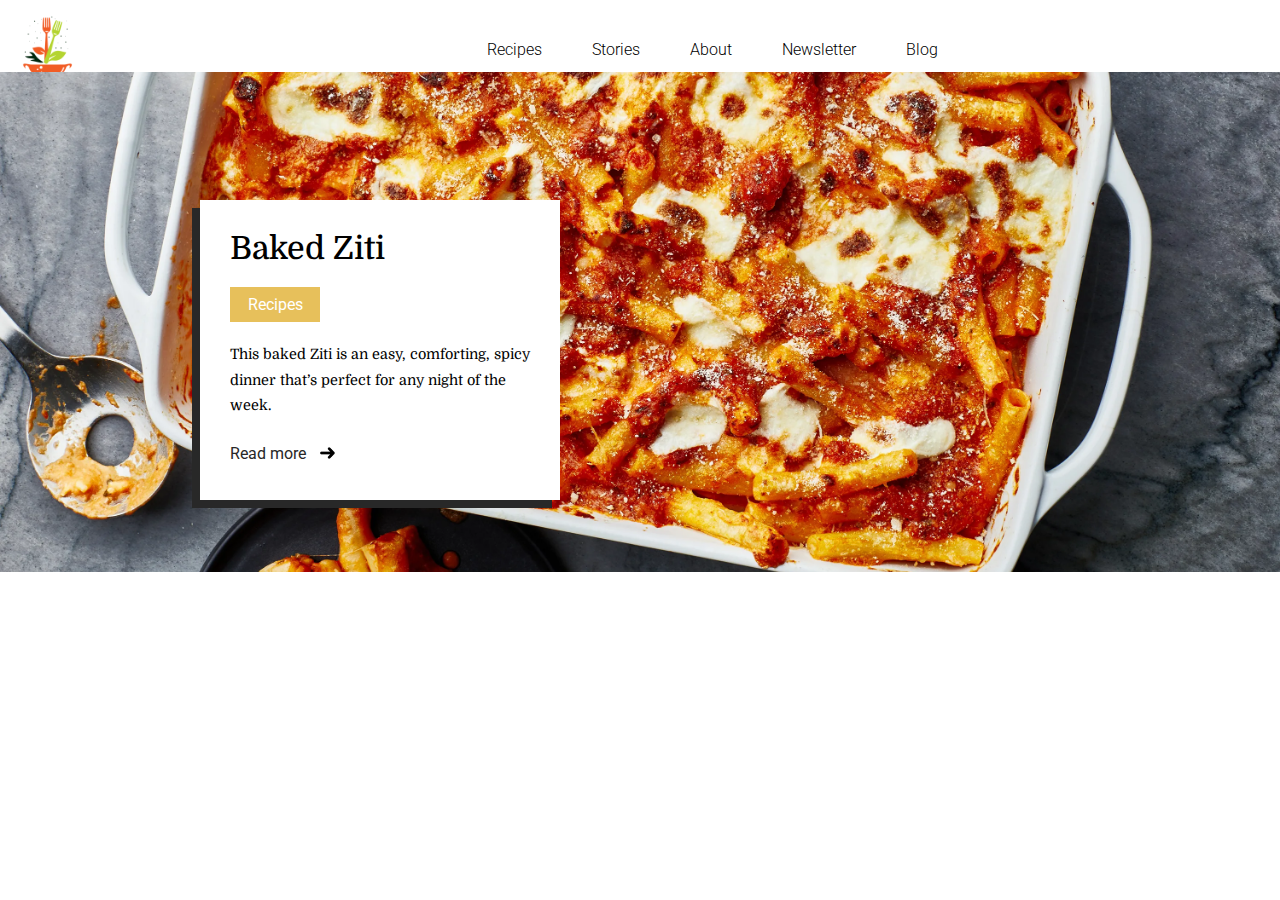
==== index.html @ 44902d3b "Added New Image to img Directory, Styled & Animated Feature Recipe Text, & Adjusted html Structure o" ====
<!DOCTYPE html>
<html lang="en">
<!--HEAD-->
    <head>
        <meta charset="UTF-8">
        <meta name="viewport" content="width=device-width, initial-scale=1.0">
        <link rel="stylesheet" href="./css/styles.css">
        <link rel="preconnect" href="https://fonts.googleapis.com">
        <link rel="preconnect" href="https://fonts.gstatic.com" crossorigin>
        <link href="https://fonts.googleapis.com/css2?family=Roboto:wght@300;400;500;700&display=swap" rel="stylesheet">
        <link href="https://fonts.googleapis.com/css2?family=Domine:wght@400;500;700&display=swap" rel="stylesheet"> 
        <title>Odin Recipes</title>
    </head>
<!--END HEAD-->

<!--HEADER NAV-->
<header>
    <nav class="navbar">
        <div class="logo">
            <a href="./index.html" rel="noopener noreferrer">
                <img src="./img/site-logo.png" alt="a smiling chef crossing his arms" width="75" height="75">
            </a>
        </div>
        <ul class="nav-items">
            <li>Recipes</li>
            <li>Stories</li>
            <li>About</li>
            <li>Newsletter</li>
            <li>Blog</li>
        </ul>
    </nav>
</header>
<!--END HEADER NAV-->

<!--BODY-->
    <body>
        <section class="hero">
            <a href="./recipes/baked-ziti.html" rel="noopener noreferrer">
                <img src="./img/baked-ziti-1.jpg" alt="an image of a tray of baked ziti" class="hero-img">
            </a>
                <div class="recipe-title-box">
                    <ul>
                        <li>Baked Ziti</li>
                        <li>Recipes</li>
                        <li>This baked Ziti is an easy, comforting, spicy dinner that’s perfect for any night of the week.</li>
                        <li>
                            <a href="./recipes/baked-ziti.html" rel="noopener noreferrer">Read more</a>
                            <img src="./img/arrow-icon.png" alt="image of an arrow pointing right" class="hero-arrow" width="15">   
                        </li>
                    </ul>
                </div>
        </section>
    </body>
<!--END BODY-->
</html>
---- css/styles.css ----
/* DEFAULT RESET */
*, *::before, *::after {
    margin: 0;
    padding: 0;
    box-sizing: border-box;
}
/* DEFAULT RESET */

/* ROOT VARIABLES */
:root {
    --main-white: #fff;
    --main-gray: #282828;
    --tag-color: #e7c05b;
}
/* END ROOT VARIABLES */

html {
    background-color: var(--main-white);
}

/* NAV & HERO */
header {
    height: 8vh;
    background-color: var(--main-white);
}

.navbar {
    display: flex;
    justify-content: center;
    align-items: center;
}

.logo {
    padding: 10px;
}

.nav-items {
    list-style: none;
    display: flex;
    justify-content: center;
    align-items: center;
    width: 100vw;
}

.nav-items li {
    padding-left: 50px;
    font-family: 'Roboto', sans-serif;
    font-weight: 300;
}

.hero a {
    color: var(--main-gray);
}

.recipe-title-box {
    background-color: var(--main-white);
    position: absolute;
    width: 360px;
    height: 300px;
    top: 200px;
    left: 200px;
    box-shadow: -8px 8px 0 0 rgba(40, 40, 40, 1);
}

.recipe-title-box ul {
    padding: 30px;
    list-style: none;
}

.recipe-title-box ul li:nth-of-type(1) {
    font-family: 'Domine', serif;
    font-size: 2rem;
    font-weight: 500;
}

.recipe-title-box ul li:nth-of-type(2) {
    background-color: var(--tag-color);
    padding: 8px;
    width: 30%;
    font-family: 'Roboto', sans-serif;
    font-weight: 400;
    color: var(--main-white);
    text-align: center;
    margin: 20px 0 20px 0;
    transition: background 0.3s ease-out;
}

.recipe-title-box ul li:nth-of-type(2):hover {
    cursor: pointer;
    background-color: var(--main-gray);
}

.recipe-title-box ul li:nth-of-type(3) {
    font-family: 'Domine', serif;
    font-weight: 400;
    font-size: 0.9rem;
    margin-bottom: 25px;
    line-height: 1.6rem;
}

.recipe-title-box ul li:nth-of-type(4) {
    max-width: 105px;
}

.recipe-title-box ul li:nth-of-type(4)::after {
    content: '';
    display: block;
    width: 0;
    height: 2px;
    background: var(--main-gray);
    transition: width .3s;
}

.recipe-title-box ul li:nth-of-type(4):hover::after {
    width: 100%;
    transition: width .3s;
}

.recipe-title-box a {
    text-decoration: none;
    font-family: 'Roboto', sans-serif;
    font-weight: 400;
}

.hero-arrow {
    position: absolute;
    left: 120px;
    top: 247px;
}

.hero-img {
    width: 100%;
    height: 500px;
    object-fit: cover;
    object-position: 50% 75%;
}
/* END NAV & HERO */
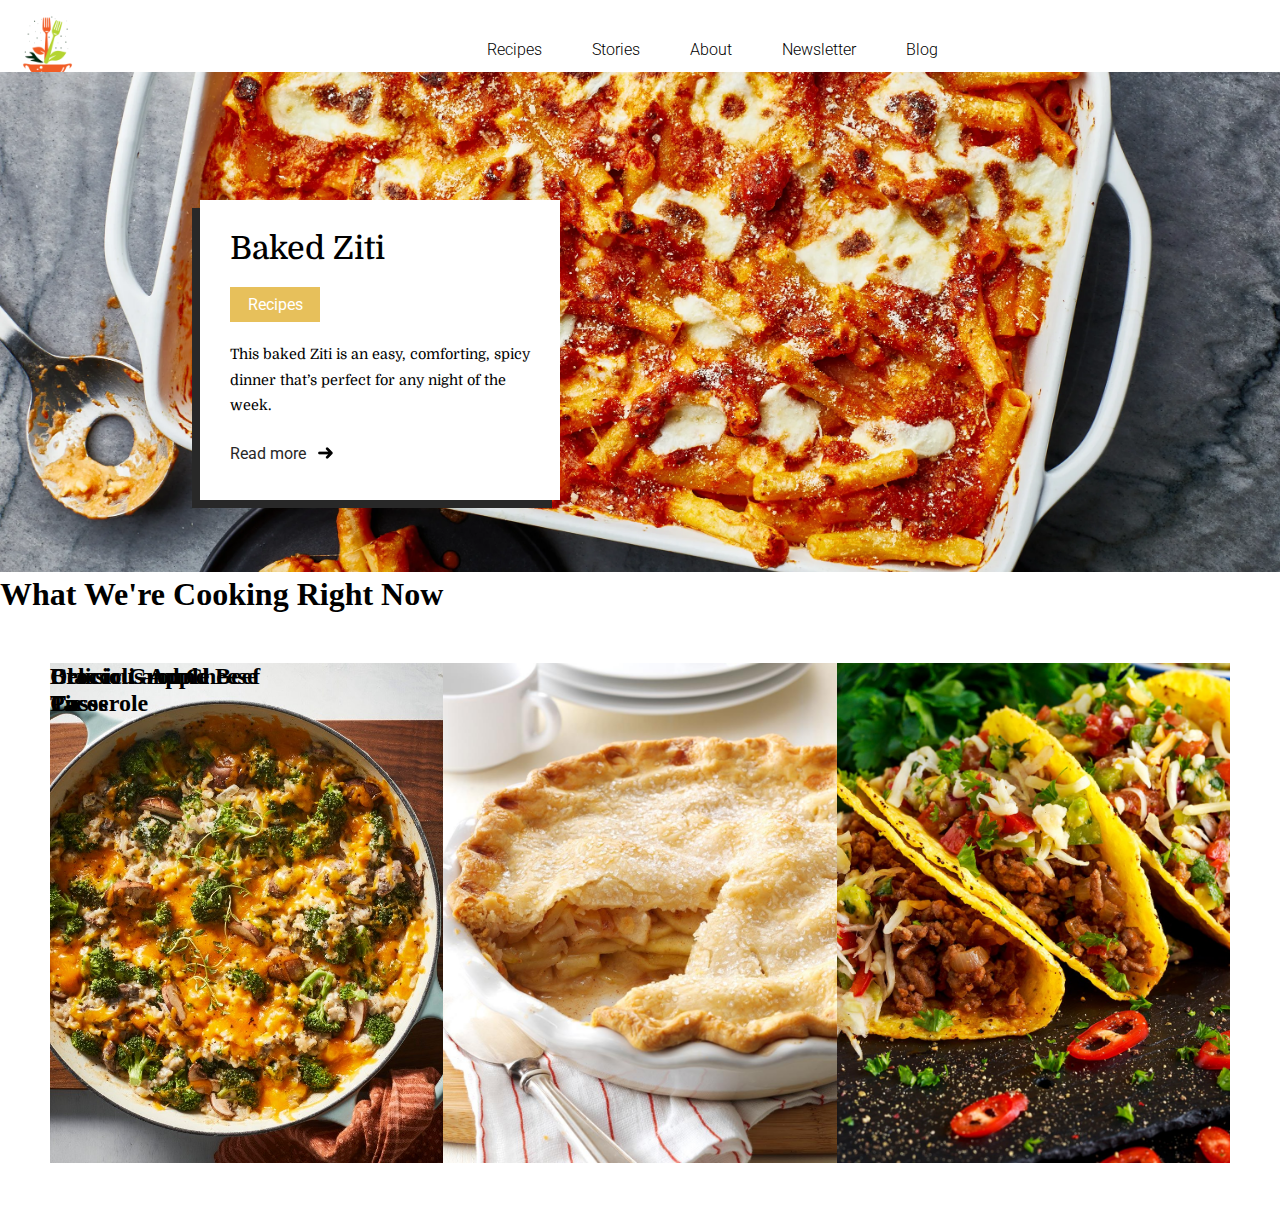
==== commit 86aeddeb: "Added New Images to img Directory for Recipe Grid Section, Added Recipe Grid Html, Added Initial CSS" ====
--- a/index.html
+++ b/index.html
@@ -34,6 +34,7 @@
 
 <!--BODY-->
     <body>
+        <!--BEGIN HERO-->
         <section class="hero">
             <a href="./recipes/baked-ziti.html" rel="noopener noreferrer">
                 <img src="./img/baked-ziti-1.jpg" alt="an image of a tray of baked ziti" class="hero-img">
@@ -45,11 +46,23 @@
                         <li>This baked Ziti is an easy, comforting, spicy dinner that’s perfect for any night of the week.</li>
                         <li>
                             <a href="./recipes/baked-ziti.html" rel="noopener noreferrer">Read more</a>
-                            <img src="./img/arrow-icon.png" alt="image of an arrow pointing right" class="hero-arrow" width="15">   
+                            <img src="./img/arrow-icon.png" alt="image of an arrow pointing right" class="hero-arrow">   
                         </li>
                     </ul>
                 </div>
         </section>
+        <!--END HERO-->
+        <section class="recipes">
+            <h1 class="section-header">What We're Cooking Right Now</h1>
+            <div class="recipe-grid">
+                <img src="./img/casserole-1.jpg" alt="image of a broccoli and cheese casserole" class="recipe-tile">
+                <h2 class="recipe-grid-title">Broccoli and Cheese<br /> Casserole</h2>
+                <img src="./img/apple-pie-1.jpg" alt="image of a baked apple pie" class="recipe-tile">
+                <h2 class="recipe-grid-title">Delicious Apple<br />Pie</h2>
+                <img src="./img/tacos-1.jpg" alt="image of four ground beef tacos" class="recipe-tile">
+                <h2 class="recipe-grid-title">Classic Ground Beef<br />Tacos</h2>
+            </div>
+        </section>
     </body>
 <!--END BODY-->
 </html>--- a/css/styles.css
+++ b/css/styles.css
@@ -100,6 +100,7 @@
 
 .recipe-title-box ul li:nth-of-type(4) {
     max-width: 105px;
+    font-family: 'Roboto', sans-serif;
 }
 
 .recipe-title-box ul li:nth-of-type(4)::after {
@@ -124,8 +125,9 @@
 
 .hero-arrow {
     position: absolute;
-    left: 120px;
+    left: 118px;
     top: 247px;
+    width: 15px;
 }
 
 .hero-img {
@@ -134,4 +136,21 @@
     object-fit: cover;
     object-position: 50% 75%;
 }
-/* END NAV & HERO */+/* END NAV & HERO */
+
+/*BEGIN RECIPE GRID */
+
+.recipe-grid {
+    display: flex;
+    padding: 50px;
+}
+
+.recipe-tile {
+    max-width: calc(100% / 3);
+    object-fit: cover;
+    height: 500px;
+}
+
+.recipe-grid-title {
+    position: absolute;
+}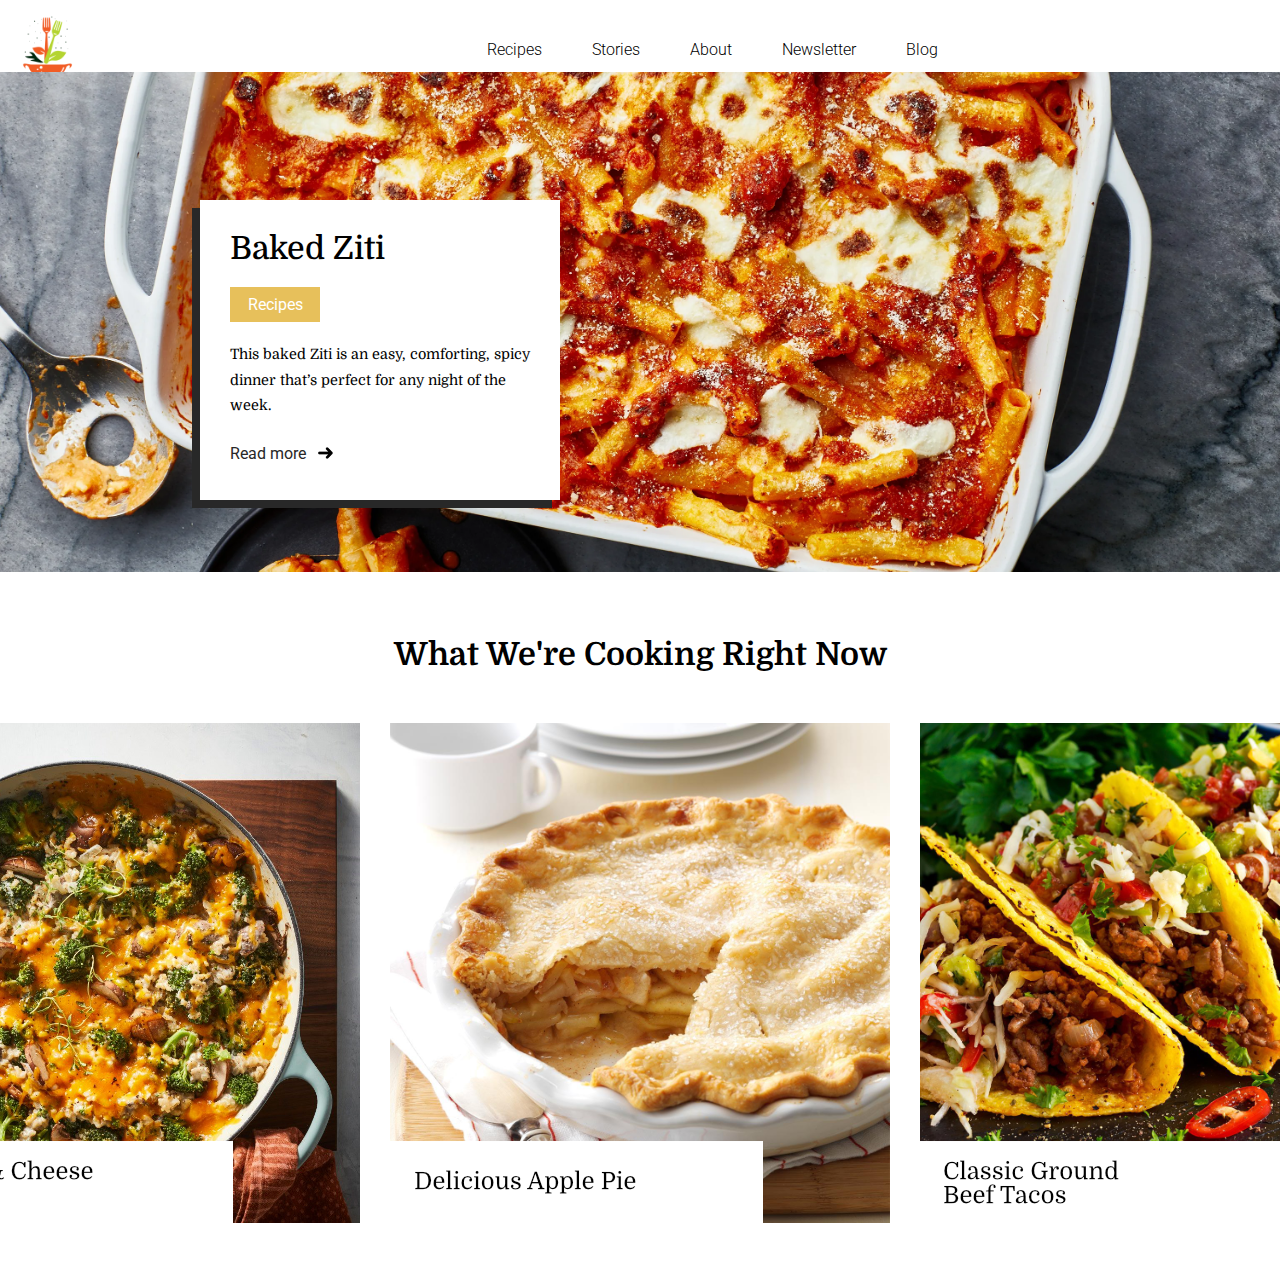
==== commit fdf76a9d: "Simplified Code in Recipe Section's Flexbox" ====
--- a/index.html
+++ b/index.html
@@ -55,12 +55,9 @@
         <section class="recipes">
             <h1 class="section-header">What We're Cooking Right Now</h1>
             <div class="recipe-grid">
-                <img src="./img/casserole-1.jpg" alt="image of a broccoli and cheese casserole" class="recipe-tile">
-                <h2 class="recipe-grid-title">Broccoli and Cheese<br /> Casserole</h2>
-                <img src="./img/apple-pie-1.jpg" alt="image of a baked apple pie" class="recipe-tile">
-                <h2 class="recipe-grid-title">Delicious Apple<br />Pie</h2>
-                <img src="./img/tacos-1.jpg" alt="image of four ground beef tacos" class="recipe-tile">
-                <h2 class="recipe-grid-title">Classic Ground Beef<br />Tacos</h2>
+                <img src="./img/casserole-1.png" alt="image of a broccoli and cheese casserole">
+                <img src="./img/apple-pie-1.png" alt="image of a baked apple pie" class="recipe-tile">
+                <img src="./img/tacos-2.png" alt="image of four ground beef tacos" class="recipe-tile" id="taco">
             </div>
         </section>
     </body>
--- a/css/styles.css
+++ b/css/styles.css
@@ -16,6 +16,7 @@
 
 html {
     background-color: var(--main-white);
+    overflow: hidden;
 }
 
 /* NAV & HERO */
@@ -143,14 +144,17 @@
 .recipe-grid {
     display: flex;
     padding: 50px;
+    justify-content: center;
+    gap: 30px;
 }
 
-.recipe-tile {
-    max-width: calc(100% / 3);
-    object-fit: cover;
-    height: 500px;
+.recipes {
+    margin-top: 60px;
 }
 
-.recipe-grid-title {
-    position: absolute;
+.section-header {
+    text-align: center;
+    font-family: 'Domine', serif;
+    font-weight: 700;
+    font-size: 2rem;
 }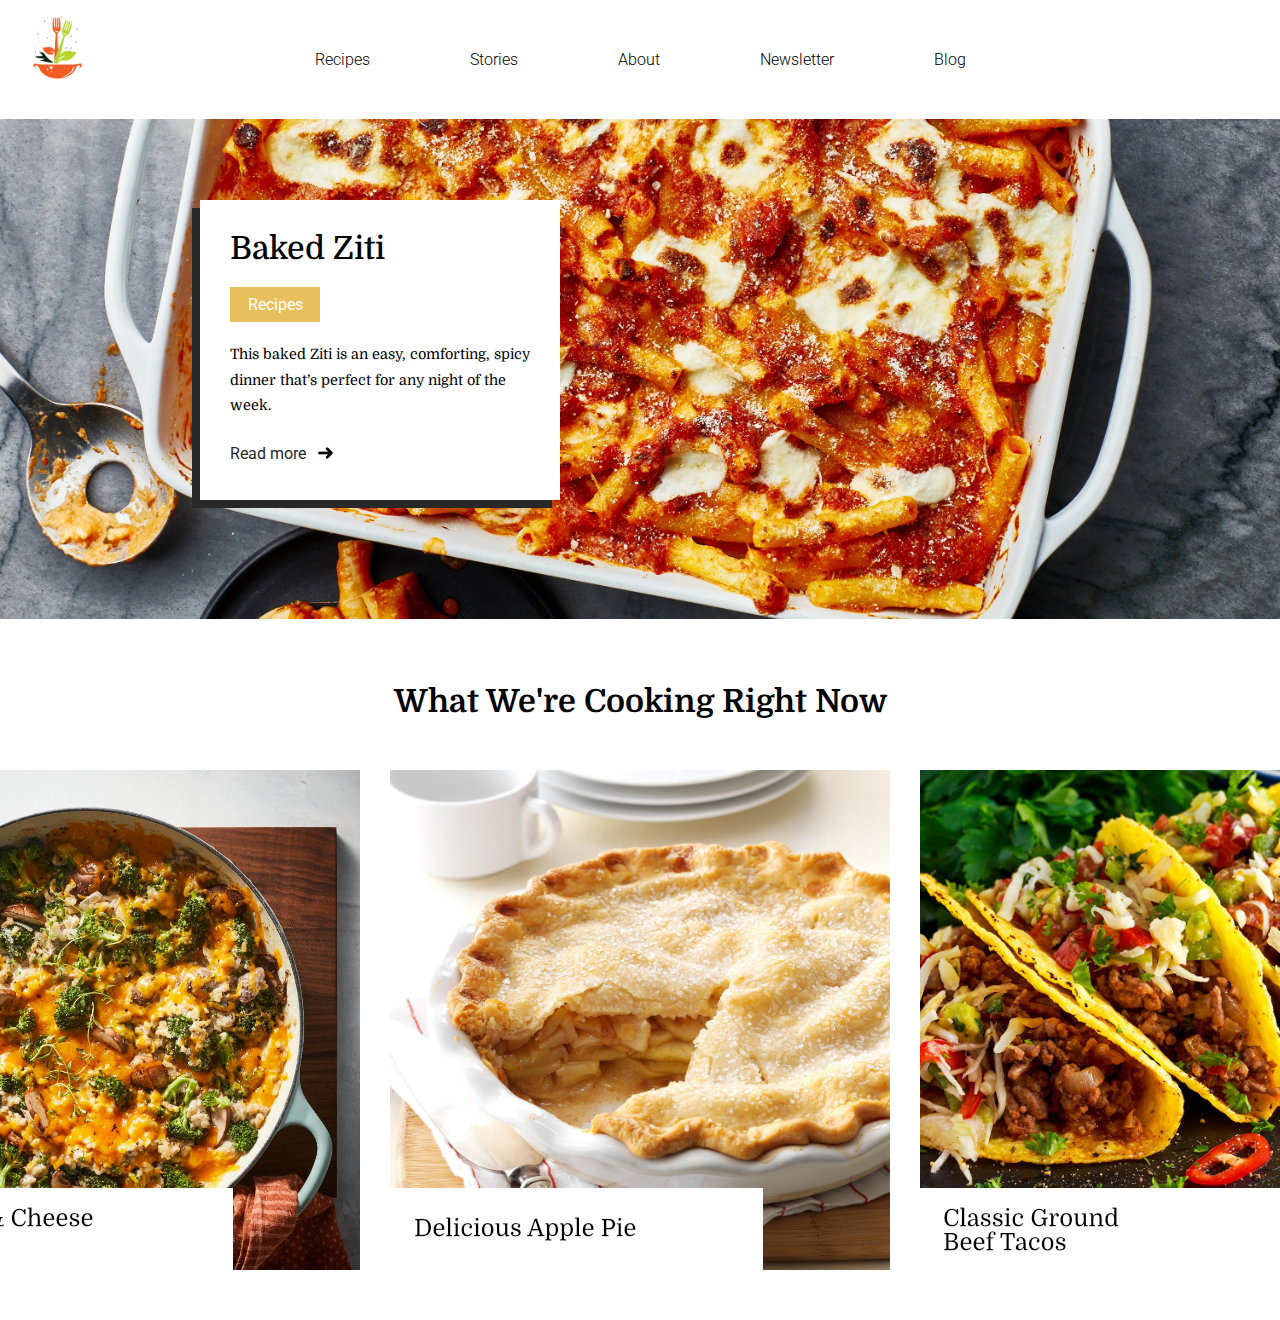
==== commit 623078af: "Updated Alt Text For Logo Image" ====
--- a/index.html
+++ b/index.html
@@ -18,7 +18,7 @@
     <nav class="navbar">
         <div class="logo">
             <a href="./index.html" rel="noopener noreferrer">
-                <img src="./img/site-logo.png" alt="a smiling chef crossing his arms" width="75" height="75">
+                <img src="./img/site-logo.png" alt="image of two orange and green forks above an orange bowl" width="75" height="75">
             </a>
         </div>
         <ul class="nav-items">
--- a/css/styles.css
+++ b/css/styles.css
@@ -11,18 +11,25 @@
     --main-white: #fff;
     --main-gray: #282828;
     --tag-color: #e7c05b;
+    --tag-color-green: #4e7b6c;
 }
 /* END ROOT VARIABLES */
 
 html {
     background-color: var(--main-white);
-    overflow: hidden;
-}
-
-/* NAV & HERO */
-header {
+}
+
+/* ==========================
+MAIN HEADER ELEMENT STYLES
+=========================== */
+
+/* NAV */
+.nav {
     height: 8vh;
     background-color: var(--main-white);
+    width: 100%;
+    position: fixed;
+    top: 0;
 }
 
 .navbar {
@@ -32,7 +39,11 @@
 }
 
 .logo {
-    padding: 10px;
+    padding-top: 10px;
+    padding-left: 20px;
+    position: absolute;
+    top: 0;
+    left: 0;
 }
 
 .nav-items {
@@ -40,15 +51,17 @@
     display: flex;
     justify-content: center;
     align-items: center;
-    width: 100vw;
 }
 
 .nav-items li {
-    padding-left: 50px;
+    padding: 50px;
     font-family: 'Roboto', sans-serif;
     font-weight: 300;
 }
 
+/* END NAV */
+
+/* BEGIN HOMEPAGE HERO */
 .hero a {
     color: var(--main-gray);
 }
@@ -137,9 +150,13 @@
     object-fit: cover;
     object-position: 50% 75%;
 }
-/* END NAV & HERO */
-
-/*BEGIN RECIPE GRID */
+/* END HOMEPAGE HERO */
+
+/* ==============
+BODY STYLES
+================= */
+
+/*BEGIN HOMEPAGE RECIPE GRID */
 
 .recipe-grid {
     display: flex;
@@ -157,4 +174,38 @@
     font-family: 'Domine', serif;
     font-weight: 700;
     font-size: 2rem;
+}
+
+/* END HOMEPAGE RECIPE GRID */
+
+/* =====================
+BEGIN RECIPE PAGE STYLES
+======================= */
+
+.recipe-header {
+    margin-top: 100px;
+}
+
+.recipe-header header {
+    display: flex;
+    flex-direction: column;
+    justify-content: center;
+    align-items: center;
+}
+
+.post-categories {
+    display: flex;
+    justify-content: center;
+    align-items: center;
+    list-style: none;
+}
+
+.category-tags {
+    padding: 20px;
+}
+
+.category-tags p {
+    color: var(--main-white);
+    background-color: var(--tag-color-green);
+    padding: 10px;
 }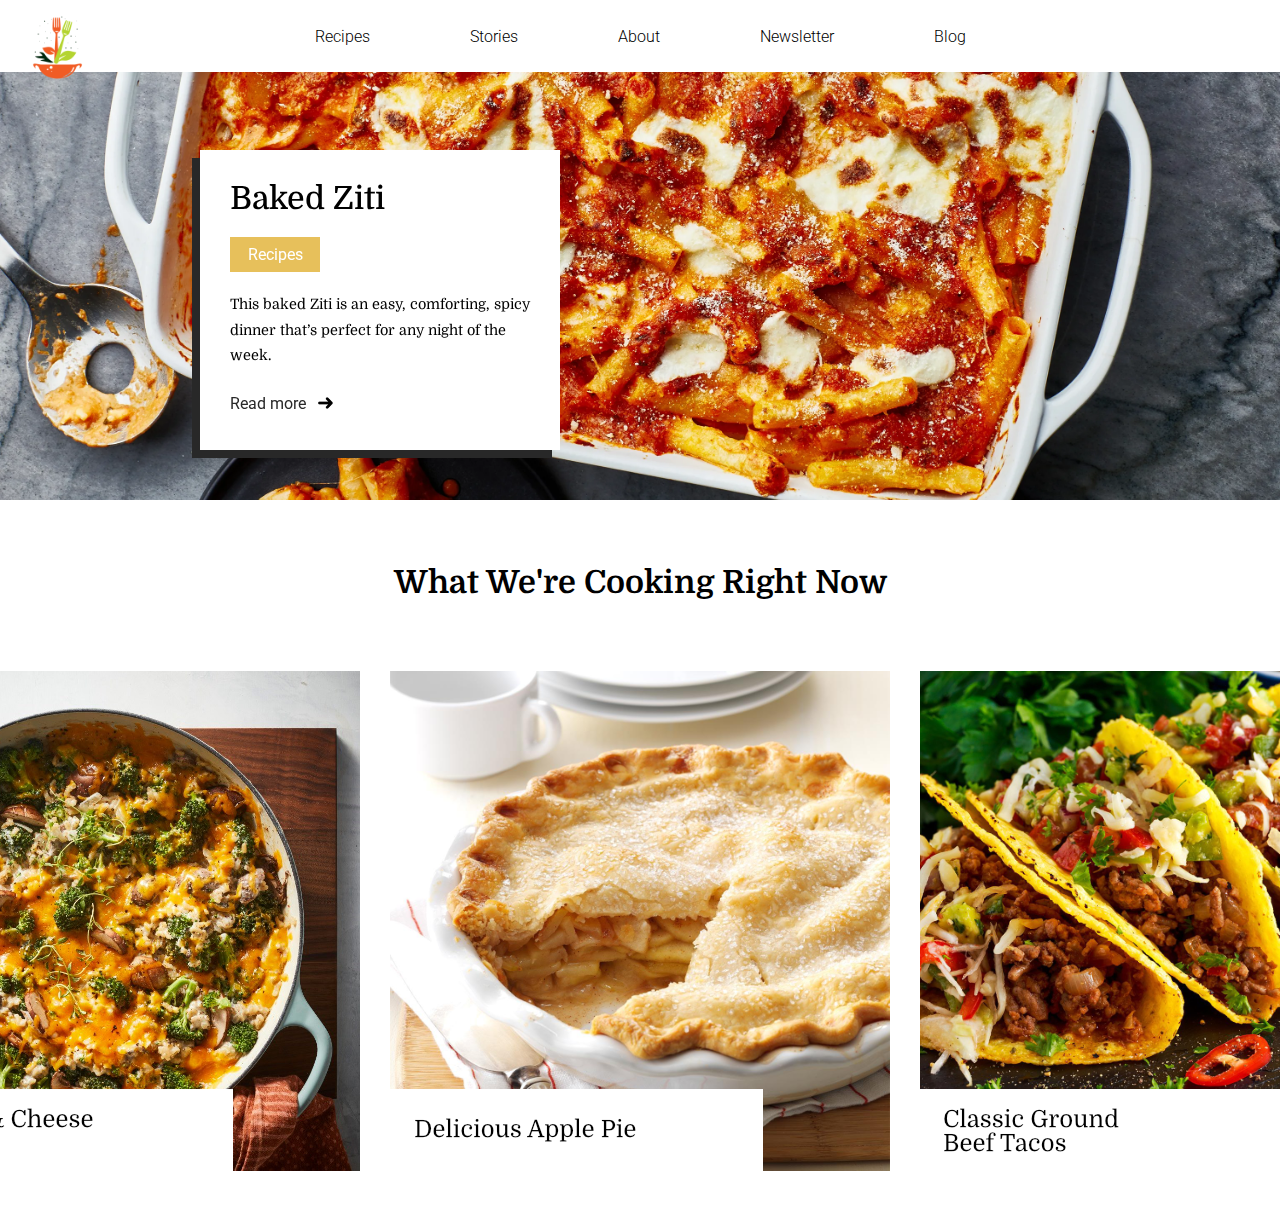
==== commit 007919c8: "Added Comment to ID Recipe Grid Section" ====
--- a/index.html
+++ b/index.html
@@ -52,6 +52,8 @@
                 </div>
         </section>
         <!--END HERO-->
+
+        <!--BEGIN RECIPE GRID-->
         <section class="recipes">
             <h1 class="section-header">What We're Cooking Right Now</h1>
             <div class="recipe-grid">
@@ -60,6 +62,7 @@
                 <img src="./img/tacos-2.png" alt="image of four ground beef tacos" class="recipe-tile" id="taco">
             </div>
         </section>
+        <!--END RECIPE GRID-->
     </body>
 <!--END BODY-->
 </html>--- a/css/styles.css
+++ b/css/styles.css
@@ -12,11 +12,13 @@
     --main-gray: #282828;
     --tag-color: #e7c05b;
     --tag-color-green: #4e7b6c;
+    --recipe-bkgd-color: #fafafa;
 }
 /* END ROOT VARIABLES */
 
 html {
     background-color: var(--main-white);
+    font-family: 'Domine', serif;
 }
 
 /* ==========================
@@ -24,18 +26,15 @@
 =========================== */
 
 /* NAV */
-.nav {
+.navbar {
+    display: flex;
+    justify-content: center;
+    align-items: center;
     height: 8vh;
     background-color: var(--main-white);
     width: 100%;
     position: fixed;
     top: 0;
-}
-
-.navbar {
-    display: flex;
-    justify-content: center;
-    align-items: center;
 }
 
 .logo {
@@ -71,7 +70,7 @@
     position: absolute;
     width: 360px;
     height: 300px;
-    top: 200px;
+    top: 150px;
     left: 200px;
     box-shadow: -8px 8px 0 0 rgba(40, 40, 40, 1);
 }
@@ -82,7 +81,6 @@
 }
 
 .recipe-title-box ul li:nth-of-type(1) {
-    font-family: 'Domine', serif;
     font-size: 2rem;
     font-weight: 500;
 }
@@ -105,7 +103,6 @@
 }
 
 .recipe-title-box ul li:nth-of-type(3) {
-    font-family: 'Domine', serif;
     font-weight: 400;
     font-size: 0.9rem;
     margin-bottom: 25px;
@@ -171,9 +168,9 @@
 
 .section-header {
     text-align: center;
-    font-family: 'Domine', serif;
     font-weight: 700;
     font-size: 2rem;
+    padding-bottom: 20px;
 }
 
 /* END HOMEPAGE RECIPE GRID */
@@ -182,11 +179,13 @@
 BEGIN RECIPE PAGE STYLES
 ======================= */
 
+/* HEADER STYLES */
+
 .recipe-header {
     margin-top: 100px;
 }
 
-.recipe-header header {
+.recipe-header {
     display: flex;
     flex-direction: column;
     justify-content: center;
@@ -198,14 +197,126 @@
     justify-content: center;
     align-items: center;
     list-style: none;
+    font-family: 'Roboto', sans-serif;
+    font-weight: 300;
 }
 
 .category-tags {
-    padding: 20px;
+    padding: 20px 5px 45px 5px;
 }
 
 .category-tags p {
     color: var(--main-white);
     background-color: var(--tag-color-green);
     padding: 10px;
-}+}
+
+.byline {
+    font-weight: 400;
+}
+
+.star-ratings {
+    padding-top: 10px;
+}
+
+.recipe-hero-img {
+    margin-top: 40px;
+}
+
+figcaption {
+    text-align: center;
+    margin-top: 10px;
+    font-weight: 400;
+    font-size: 0.7rem;
+    font-style: italic;
+}
+
+/* END HEADER STYLES */
+
+/* BEGIN RECIPE STYLES */
+
+.recipe-main-container {
+    border-style: solid;
+    border-width: 20px;
+    border-color: var(--recipe-bkgd-color);
+    margin: 120px auto 20px auto;
+    max-width: 820px;
+}
+
+.recipe-inner-container {
+    padding: 0 10px 10px 10px;
+    background-color: var(--recipe-bkgd-color);
+}
+
+.recipe h2 {
+    padding-bottom: 10px;
+}
+
+.recipe ul {
+    padding-left: 40px;
+    padding-bottom: 30px;
+}
+
+.recipe li {
+    line-height: 1.75rem;
+    padding-bottom: 10px;
+}
+
+.recipe ol {
+    padding-left: 40px;
+}
+
+/* END RECIPE STYLES */
+
+/* BEGIN COMMENT FORM STYLES */
+
+.comment-form-section {
+    margin: 60px auto;
+    max-width: 820px;
+}
+
+hr {
+    margin-bottom: 40px;
+}
+
+.comment-form-section h3 {
+    margin-bottom: 5px;
+}
+
+textarea {
+    width: 820px;
+    height: 200px;
+    margin: 20px auto;
+}
+
+#author {
+    margin-bottom: 20px;
+    height: 30px;
+    width: 300px;
+    border-radius: 3px;
+    border: 1px solid #ccc;
+    padding: 5px;
+}
+
+#email {
+    margin-bottom: 10px;
+    height: 30px;
+    width: 300px;
+    border-radius: 3px;
+    border: 1px solid #ccc;
+    padding: 5px;
+}
+
+#notify {
+    margin-right: 7px;
+}
+
+#submit {
+    margin-top: 20px;
+    border: 1px solid #ccc;
+    border-radius: 3px;
+    padding: 0.6em 1em 0.4em;
+    line-height: 1;
+}
+
+/* END COMMENT FORM STYLES */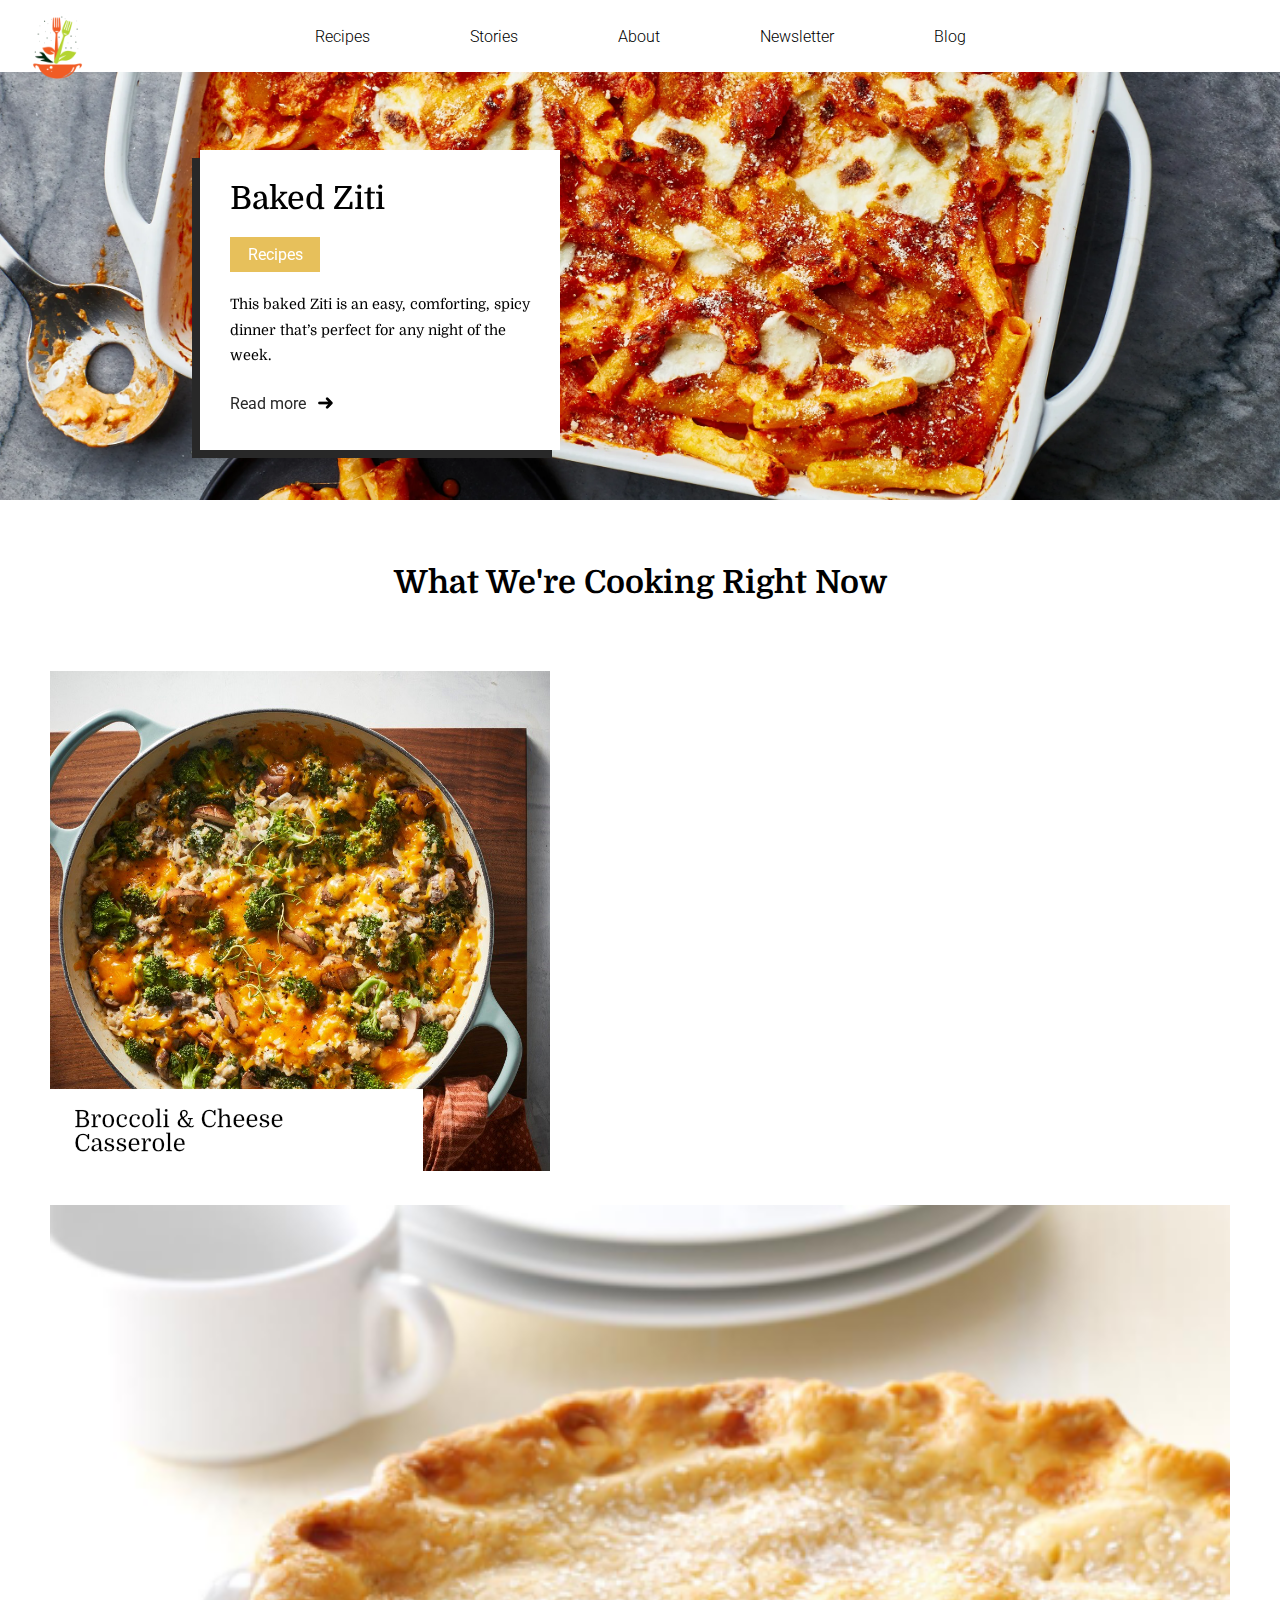
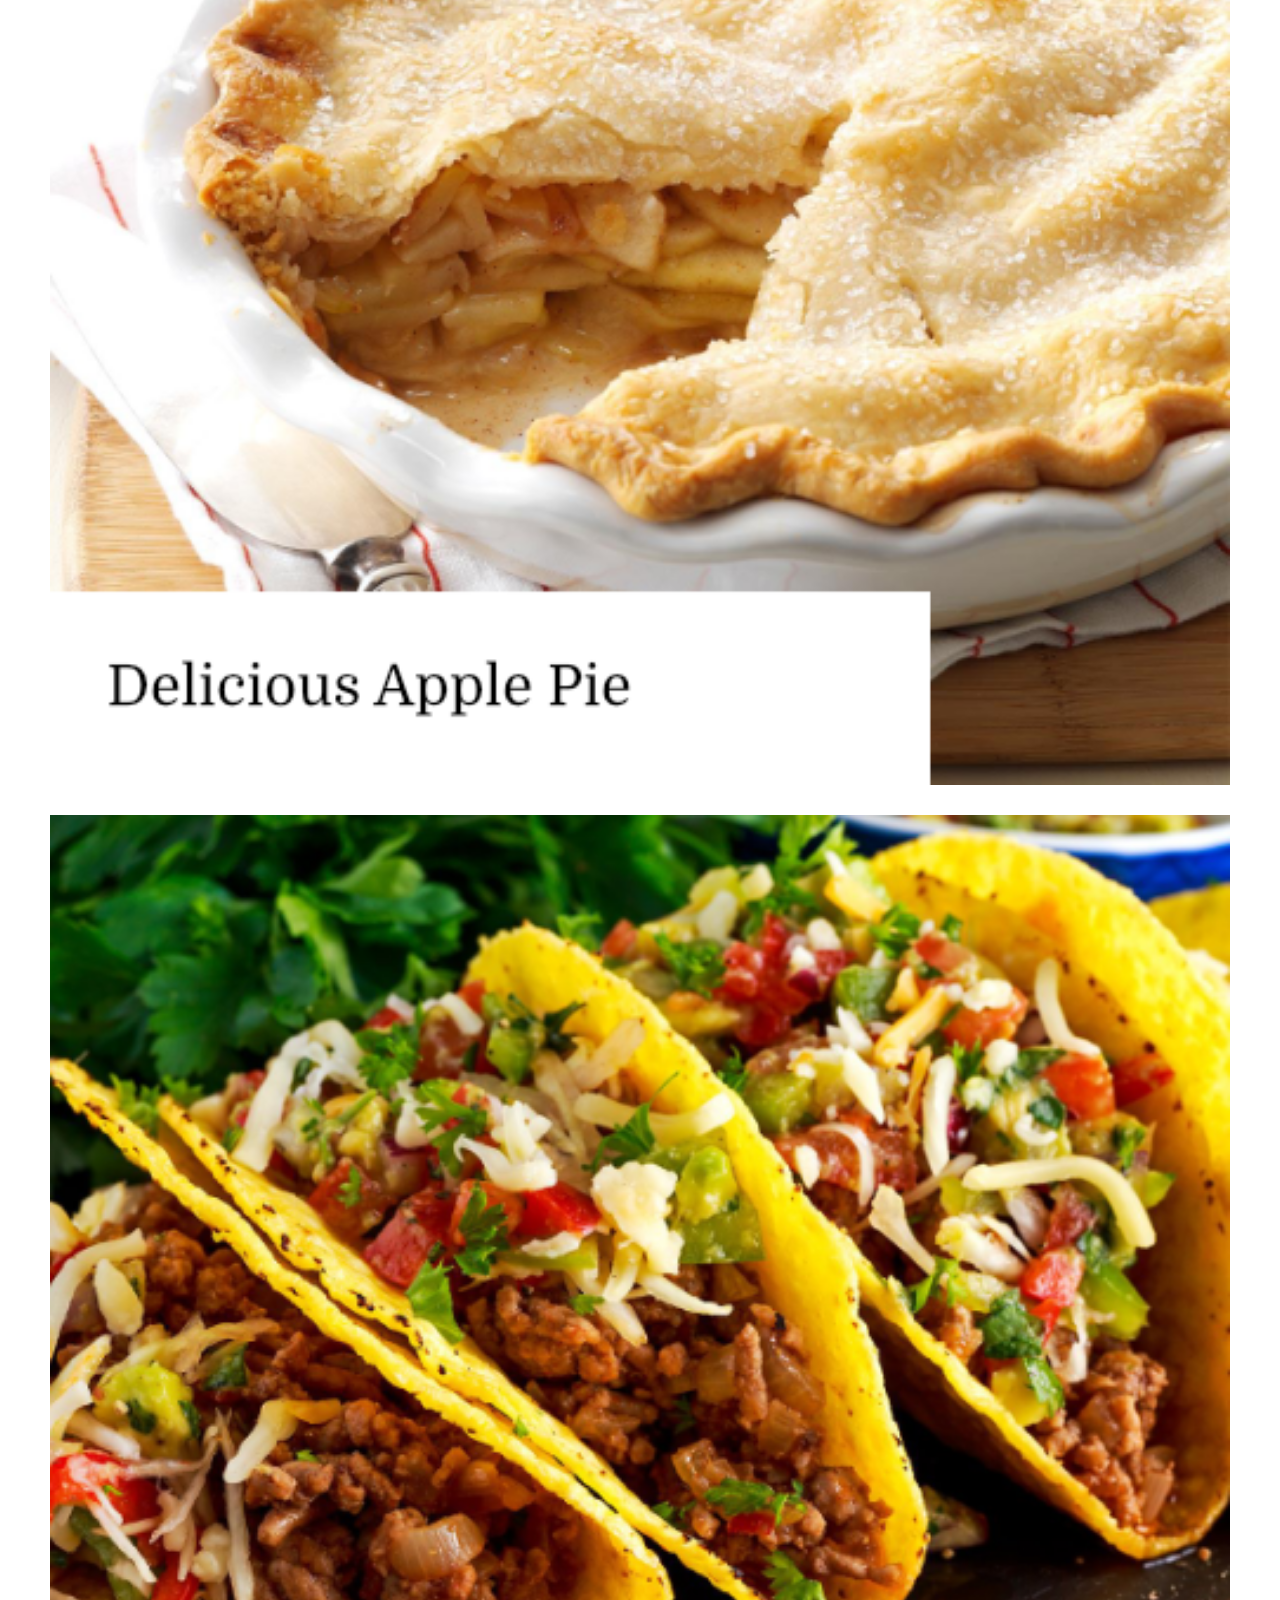
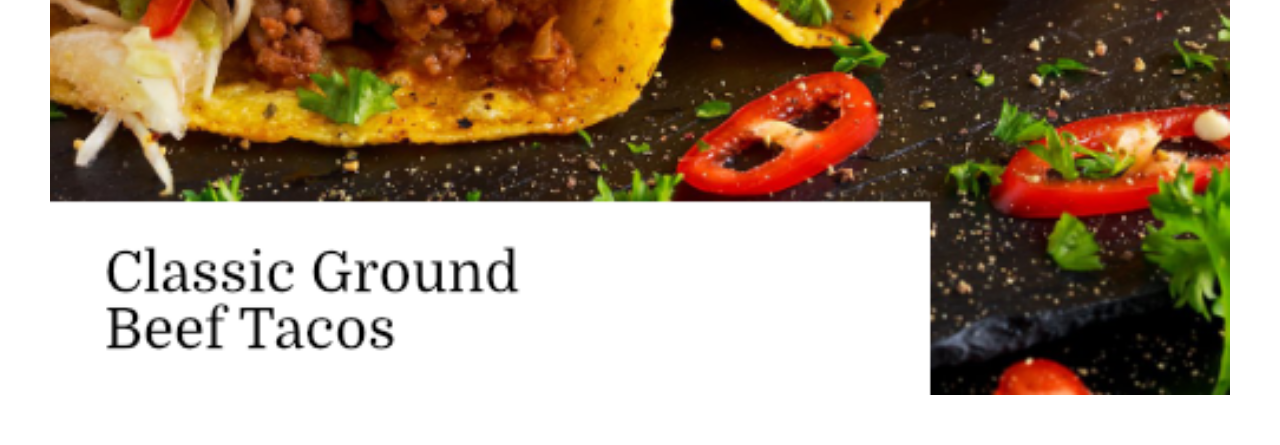
==== commit 212a9f40: "Added Link to Broccoli & Cheese Recipe Image" ====
--- a/index.html
+++ b/index.html
@@ -57,7 +57,9 @@
         <section class="recipes">
             <h1 class="section-header">What We're Cooking Right Now</h1>
             <div class="recipe-grid">
-                <img src="./img/casserole-1.png" alt="image of a broccoli and cheese casserole">
+                <a href="./recipes/broccoli-and-cheese.html">
+                    <img src="./img/casserole-1.png" alt="image of a broccoli and cheese casserole">
+                </a>
                 <img src="./img/apple-pie-1.png" alt="image of a baked apple pie" class="recipe-tile">
                 <img src="./img/tacos-2.png" alt="image of four ground beef tacos" class="recipe-tile" id="taco">
             </div>
--- a/css/styles.css
+++ b/css/styles.css
@@ -13,6 +13,7 @@
     --tag-color: #e7c05b;
     --tag-color-green: #4e7b6c;
     --recipe-bkgd-color: #fafafa;
+    --footer-color: #122175;
 }
 /* END ROOT VARIABLES */
 
@@ -319,4 +320,119 @@
     line-height: 1;
 }
 
-/* END COMMENT FORM STYLES */+/* END COMMENT FORM STYLES */
+
+/* FOOTER STYLES */
+
+.footer {
+    background-color: var(--footer-color);
+    padding: 40px;
+    color: var(--main-white);
+    text-align: center;
+}
+
+.footer h2 {
+    margin-bottom: 15px;
+    font-weight: 400;
+}
+
+.footer h5 {
+    margin-bottom: 15px;
+    font-weight: 400;
+}
+
+.btn {
+    padding: 10px;
+    width: 125px;
+    border: none;
+    font-family: 'Roboto', sans-serif;
+    color: var(--footer-color);
+    text-transform: uppercase;
+    letter-spacing: 0.15rem;
+}
+
+/* END FOOTER STYLES */
+
+/*===================================================
+MEDIA QUERIES
+=====================================================*/
+
+/* HOMEPAGE QUERIES */
+
+@media only screen and (max-width:1570px) {
+    .recipe-grid {
+        flex-direction: column;
+    }
+}
+
+@media only screen and (max-width:750px) {
+    .recipe-title-box {
+        top: 300px;
+        left: 150px;
+    }
+
+    .recipes {
+        margin-top: 150px;
+    }
+}
+
+@media only screen and (min-width:390px) and (max-width:512px) {
+    .recipe-title-box {
+        top: 300px;
+        left: 50px;
+    }
+}
+
+/* END HOMEPAGE QUERIES */
+
+/* BEGIN RECIPE PAGE QUERIES */
+
+@media only screen and (max-width:835px) {
+    hr {
+        width: 600px;
+        margin: 40px auto;
+    }
+
+    .comment-form-section h3 {
+        text-align: center;
+        margin-bottom: 0;
+    }
+
+    .comment-form-section form {
+        display: flex;
+        flex-direction: column;
+        align-items: center;
+    }
+
+    textarea {
+        width: 600px;
+        margin: 30px auto;
+    }
+
+    #author {
+        width: 200px;
+        margin-top: 10px;
+    }
+
+    #email {
+        width: 200px;
+        margin-top: 10px;
+    }
+
+}
+
+@media only screen and (min-width:390px) and (max-width:835px) {
+    hr {
+        width: 300px;
+    }
+
+    textarea {
+        width: 300px;
+    }
+
+    .comment-form label:nth-of-type(3) {
+        margin: 0 75px;
+    }
+}
+
+/* END RECIPE PAGE QUERIES */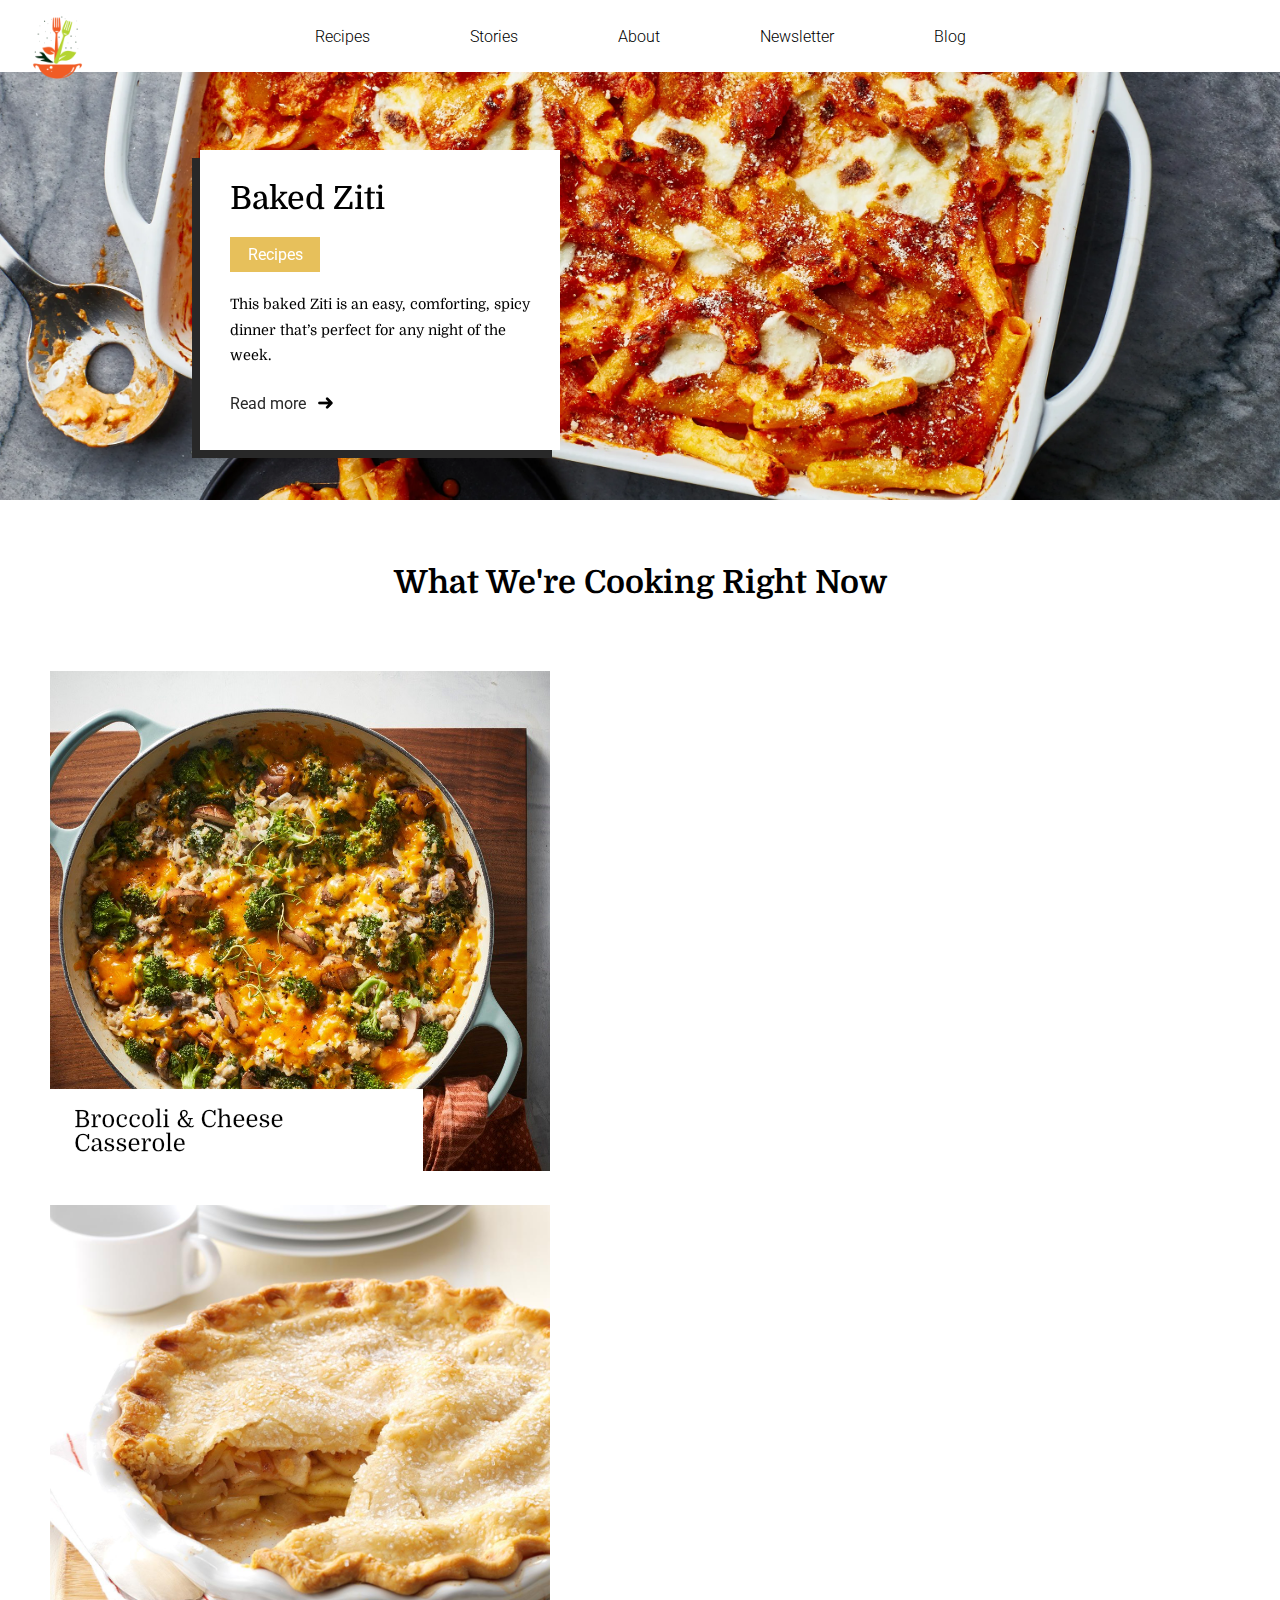
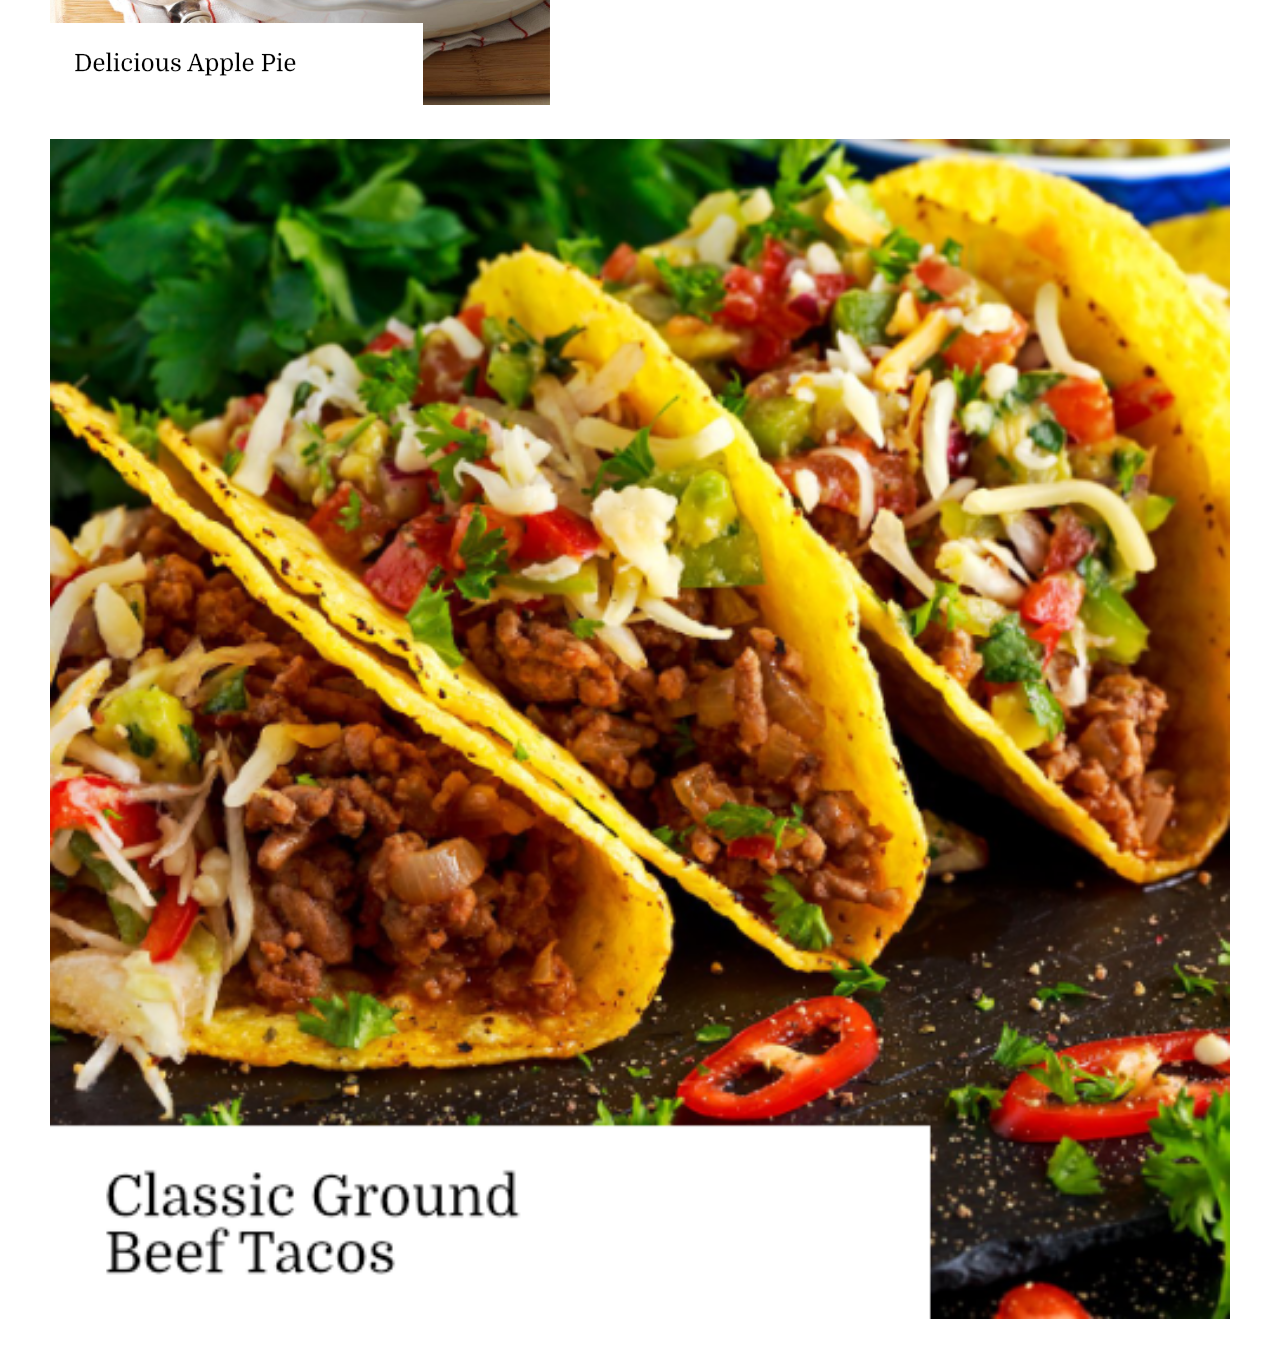
==== commit e49972fb: "Added Link to Apple Pie Recipe Tile" ====
--- a/index.html
+++ b/index.html
@@ -60,7 +60,9 @@
                 <a href="./recipes/broccoli-and-cheese.html">
                     <img src="./img/casserole-1.png" alt="image of a broccoli and cheese casserole">
                 </a>
-                <img src="./img/apple-pie-1.png" alt="image of a baked apple pie" class="recipe-tile">
+                <a href="./recipes/apple-pie.html">
+                    <img src="./img/apple-pie-1.png" alt="image of a baked apple pie" class="recipe-tile">
+                </a>
                 <img src="./img/tacos-2.png" alt="image of four ground beef tacos" class="recipe-tile" id="taco">
             </div>
         </section>
--- a/css/styles.css
+++ b/css/styles.css
@@ -222,6 +222,7 @@
 
 .recipe-hero-img {
     margin-top: 40px;
+    object-fit: cover;
 }
 
 figcaption {
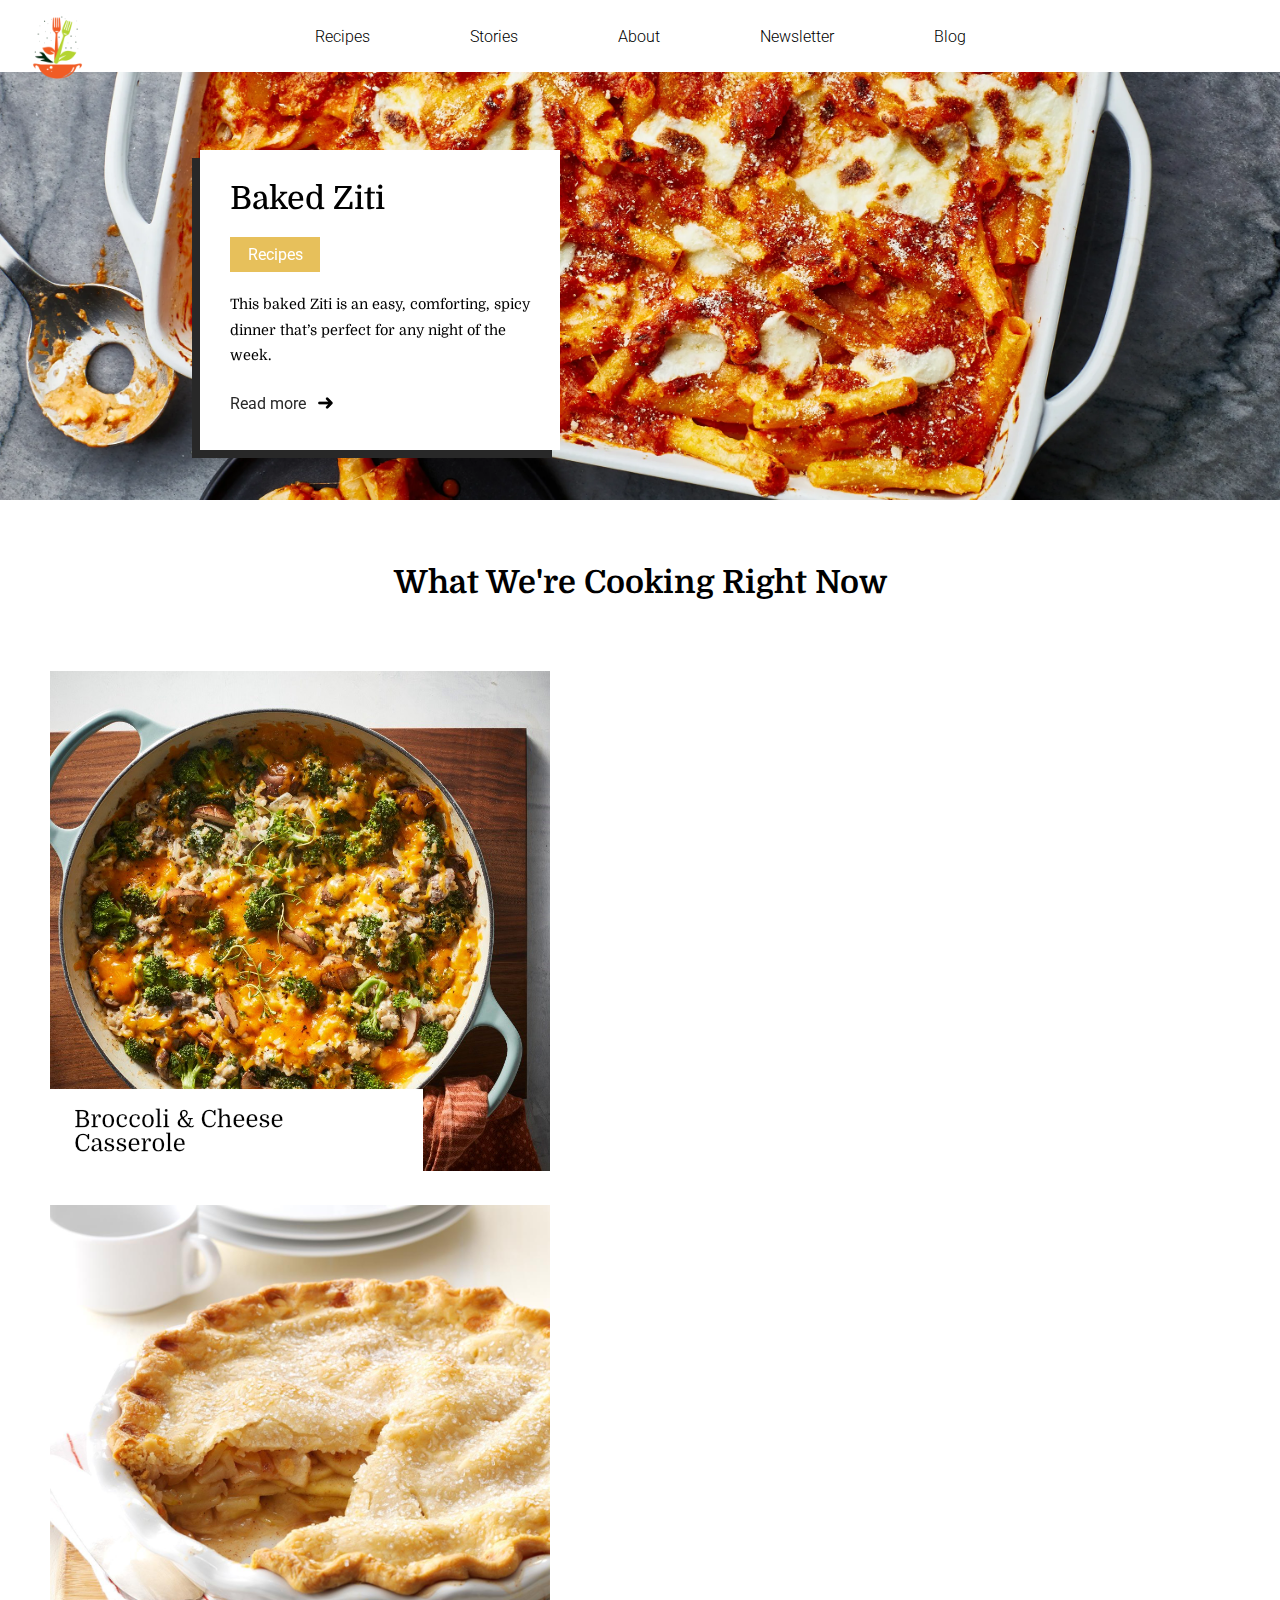
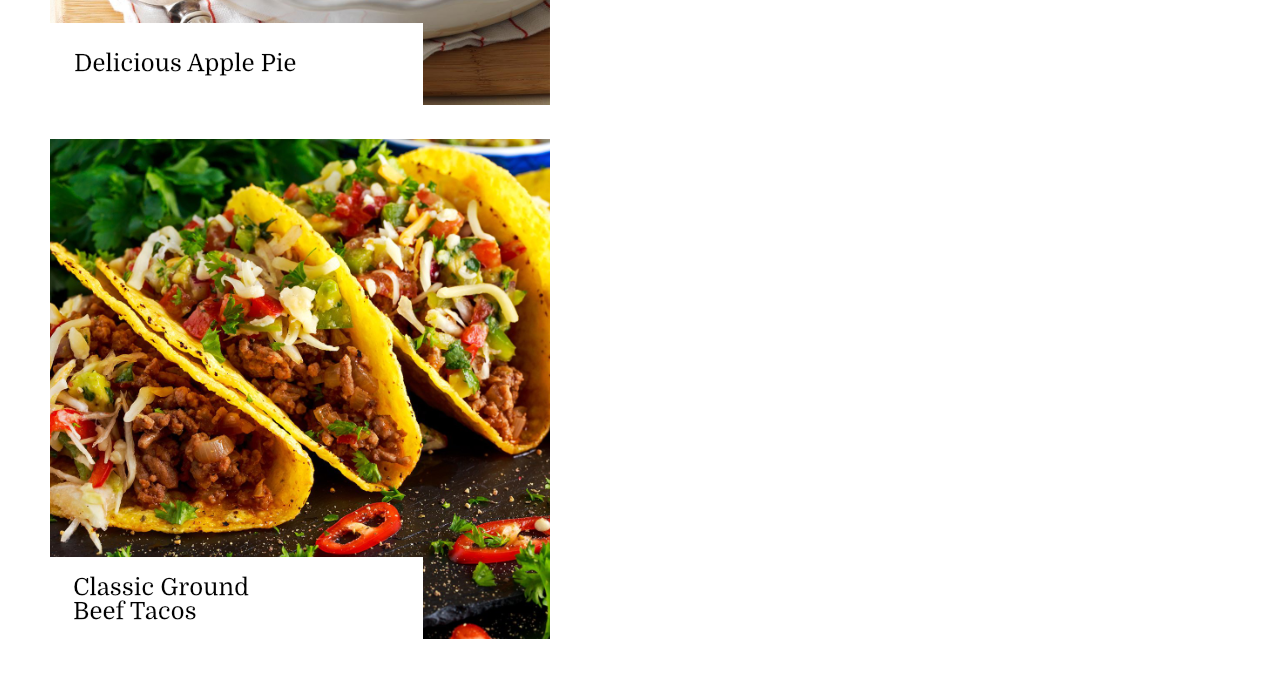
==== commit 3ea3c403: "Created New Recipe Page & Linked On Homepage User can navigate to tacos recipe page from relevant re" ====
--- a/index.html
+++ b/index.html
@@ -63,7 +63,9 @@
                 <a href="./recipes/apple-pie.html">
                     <img src="./img/apple-pie-1.png" alt="image of a baked apple pie" class="recipe-tile">
                 </a>
-                <img src="./img/tacos-2.png" alt="image of four ground beef tacos" class="recipe-tile" id="taco">
+                <a href="./recipes/tacos.html">
+                    <img src="./img/tacos-2.png" alt="image of four ground beef tacos" class="recipe-tile" id="taco">
+                </a>
             </div>
         </section>
         <!--END RECIPE GRID-->
